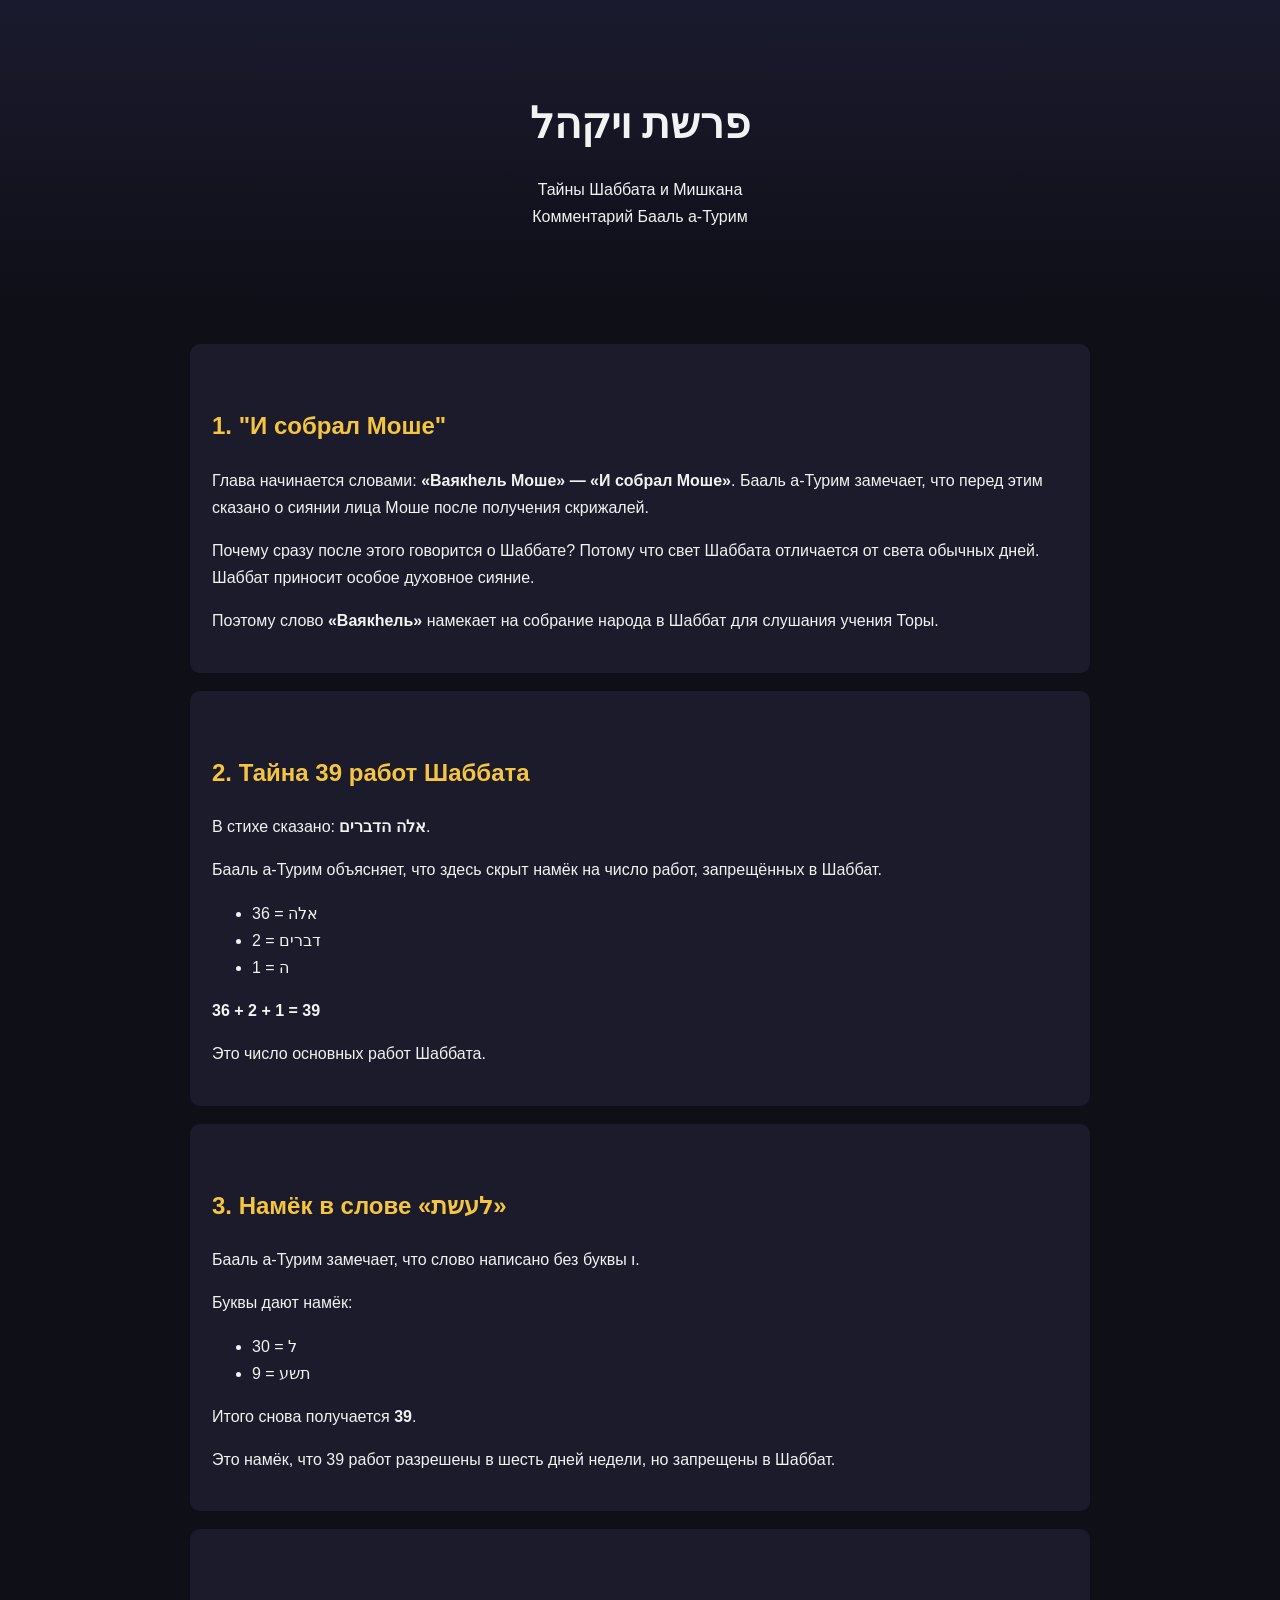
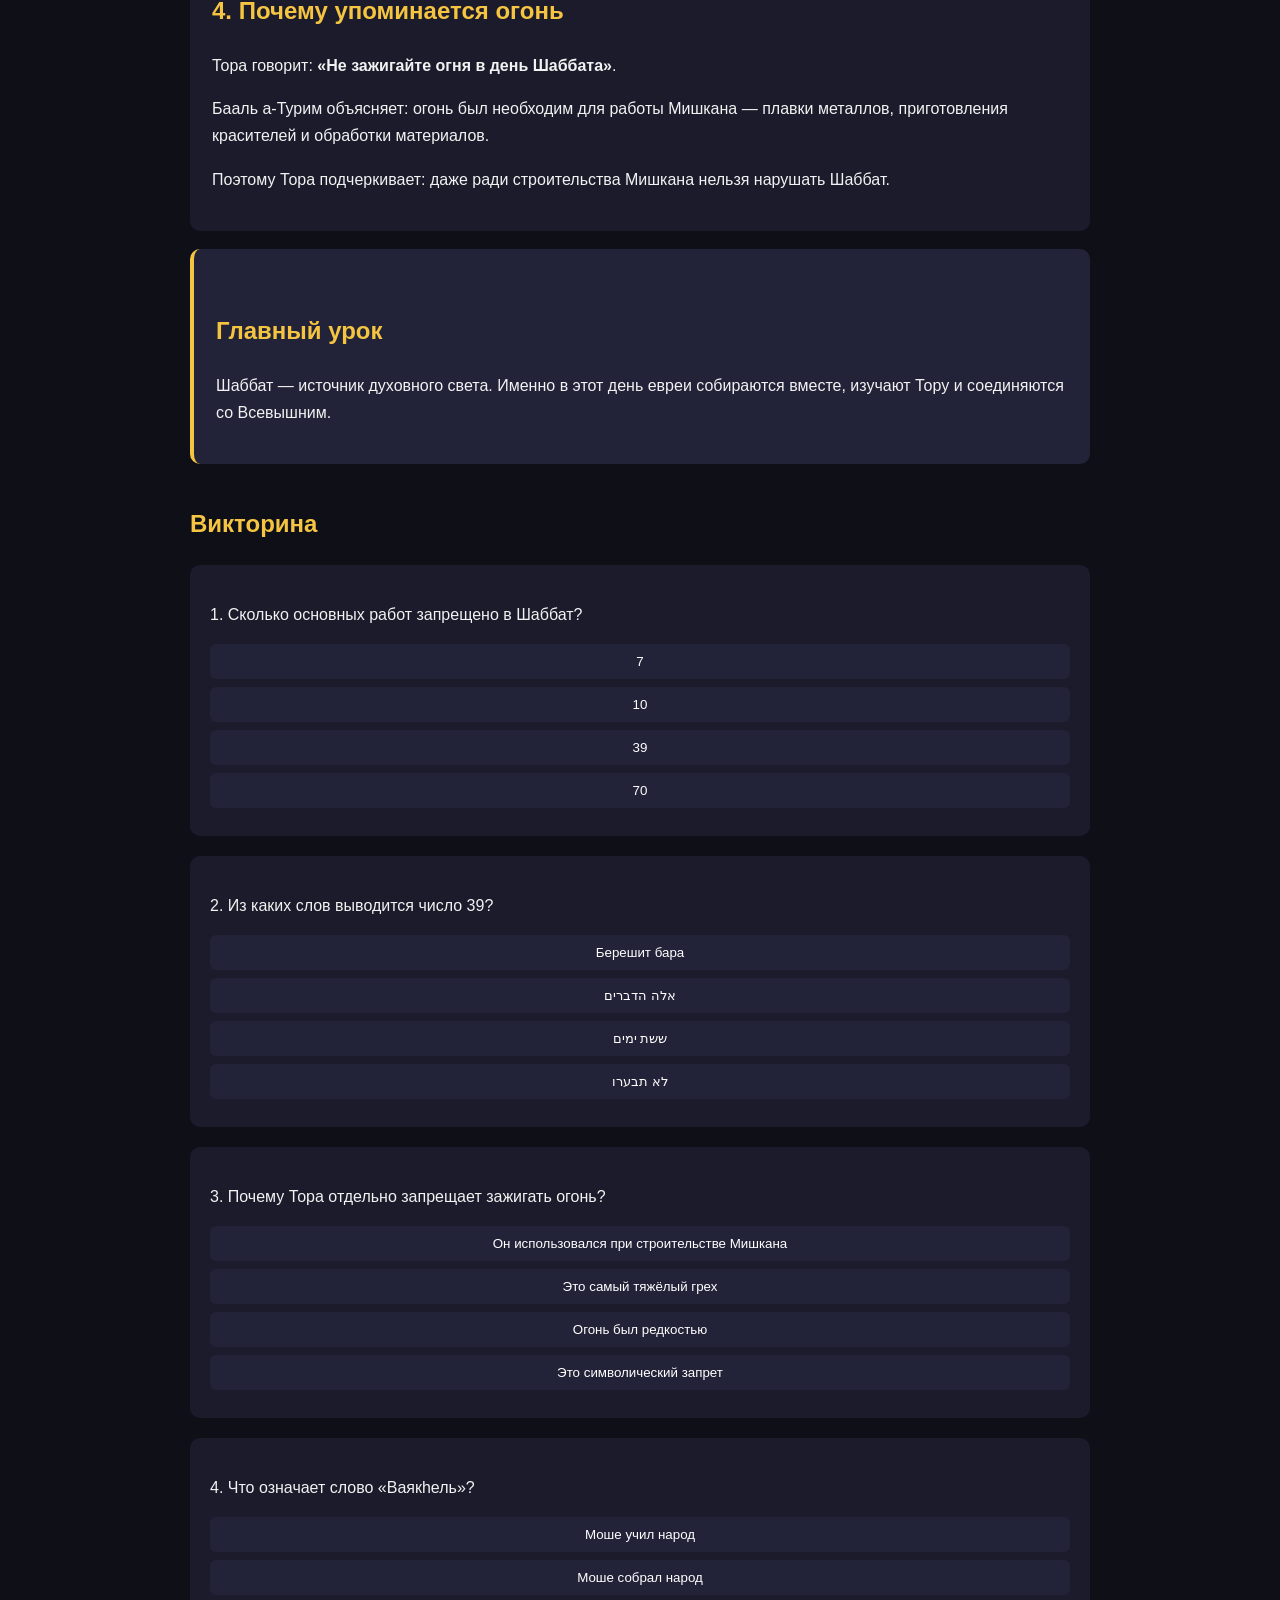
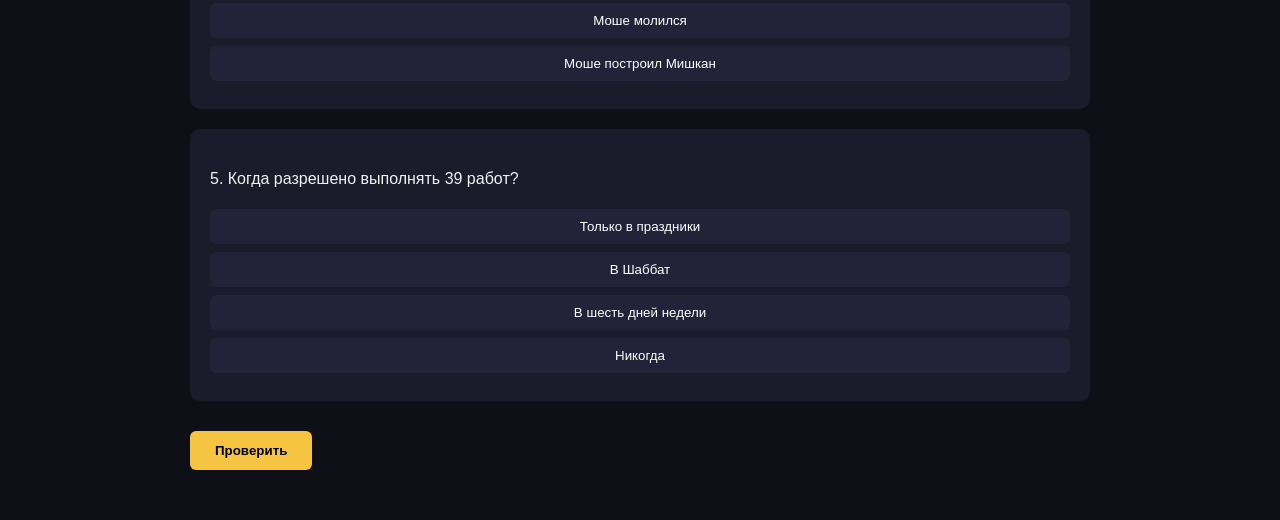
==== chapters/Baalturim/Ru.html @ 5c2d08ff "Update and rename 1 to Ru.html" ====
<!DOCTYPE html>
<html lang="ru">
<head>
<meta charset="UTF-8">
<meta name="viewport" content="width=device-width, initial-scale=1.0">
<title>Ваякhель — Бааль а‑Турим</title>
<style>
body{font-family:Arial,Helvetica,sans-serif;margin:0;background:#0f0f18;color:#f2f2f2;line-height:1.7}
header{padding:60px 20px;text-align:center;background:linear-gradient(180deg,#1a1a2e,#0f0f18)}
h1{font-size:42px;margin-bottom:10px}
h2{color:#f5c542;margin-top:40px}
.container{max-width:900px;margin:auto;padding:20px}
.card{background:#1b1b2b;border-radius:10px;padding:22px;margin:18px 0}
.highlight{border-left:4px solid #f5c542;background:#222238}
.hebrew{font-size:22px;color:#f5c542;text-align:right}
.quiz{margin-top:40px}
.question{background:#1b1b2b;padding:20px;border-radius:10px;margin-bottom:20px}
button.option{display:block;width:100%;margin:8px 0;padding:10px;background:#222238;border:none;color:white;border-radius:6px;cursor:pointer}
button.option:hover{background:#2e2e48}
.correct{background:#2a7c5f !important}
.wrong{background:#7c2a2a !important}
#result{font-size:22px;text-align:center;margin-top:30px;color:#f5c542}
</style>
</head>
<body>
<header>
<h1>פרשת ויקהל</h1>
<p>Тайны Шаббата и Мишкана<br>Комментарий Бааль а‑Турим</p>
</header>

<div class="container">

<div class="card">
<h2>1. "И собрал Моше"</h2>
<p>Глава начинается словами: <b>«Ваякhель Моше» — «И собрал Моше»</b>. Бааль а‑Турим замечает, что перед этим сказано о сиянии лица Моше после получения скрижалей.</p>
<p>Почему сразу после этого говорится о Шаббате? Потому что свет Шаббата отличается от света обычных дней. Шаббат приносит особое духовное сияние.</p>
<p>Поэтому слово <b>«Ваякhель»</b> намекает на собрание народа в Шаббат для слушания учения Торы.</p>
</div>

<div class="card">
<h2>2. Тайна 39 работ Шаббата</h2>
<p>В стихе сказано: <b>אלה הדברים</b>.</p>
<p>Бааль а‑Турим объясняет, что здесь скрыт намёк на число работ, запрещённых в Шаббат.</p>
<ul>
<li>אלה = 36</li>
<li>דברים = 2</li>
<li>ה = 1</li>
</ul>
<p><b>36 + 2 + 1 = 39</b></p>
<p>Это число основных работ Шаббата.</p>
</div>

<div class="card">
<h2>3. Намёк в слове «לעשת»</h2>
<p>Бааль а‑Турим замечает, что слово написано без буквы ו.</p>
<p>Буквы дают намёк:</p>
<ul>
<li>ל = 30</li>
<li>תשע = 9</li>
</ul>
<p>Итого снова получается <b>39</b>.</p>
<p>Это намёк, что 39 работ разрешены в шесть дней недели, но запрещены в Шаббат.</p>
</div>

<div class="card">
<h2>4. Почему упоминается огонь</h2>
<p>Тора говорит: <b>«Не зажигайте огня в день Шаббата»</b>.</p>
<p>Бааль а‑Турим объясняет: огонь был необходим для работы Мишкана — плавки металлов, приготовления красителей и обработки материалов.</p>
<p>Поэтому Тора подчеркивает: даже ради строительства Мишкана нельзя нарушать Шаббат.</p>
</div>

<div class="card highlight">
<h2>Главный урок</h2>
<p>Шаббат — источник духовного света. Именно в этот день евреи собираются вместе, изучают Тору и соединяются со Всевышним.</p>
</div>

<div class="quiz">
<h2>Викторина</h2>

<div class="question" data-correct="2">
<p>1. Сколько основных работ запрещено в Шаббат?</p>
<button class="option">7</button>
<button class="option">10</button>
<button class="option">39</button>
<button class="option">70</button>
</div>

<div class="question" data-correct="1">
<p>2. Из каких слов выводится число 39?</p>
<button class="option">Берешит бара</button>
<button class="option">אלה הדברים</button>
<button class="option">ששת ימים</button>
<button class="option">לא תבערו</button>
</div>

<div class="question" data-correct="0">
<p>3. Почему Тора отдельно запрещает зажигать огонь?</p>
<button class="option">Он использовался при строительстве Мишкана</button>
<button class="option">Это самый тяжёлый грех</button>
<button class="option">Огонь был редкостью</button>
<button class="option">Это символический запрет</button>
</div>

<div class="question" data-correct="1">
<p>4. Что означает слово «Ваякhель»?</p>
<button class="option">Моше учил народ</button>
<button class="option">Моше собрал народ</button>
<button class="option">Моше молился</button>
<button class="option">Моше построил Мишкан</button>
</div>

<div class="question" data-correct="2">
<p>5. Когда разрешено выполнять 39 работ?</p>
<button class="option">Только в праздники</button>
<button class="option">В Шаббат</button>
<button class="option">В шесть дней недели</button>
<button class="option">Никогда</button>
</div>

<button onclick="finishQuiz()" style="padding:12px 25px;margin-top:10px;background:#f5c542;border:none;border-radius:6px;font-weight:bold;cursor:pointer">Проверить</button>

<div id="result"></div>

</div>

</div>

<script>
function finishQuiz(){
let questions=document.querySelectorAll('.question')
let score=0
questions.forEach(q=>{
let correct=q.dataset.correct
let buttons=q.querySelectorAll('button.option')
buttons.forEach((btn,i)=>{
if(btn.classList.contains('selected')){
if(i==correct){
btn.classList.add('correct')
score++
}else{
btn.classList.add('wrong')
}
}
})
})

document.getElementById('result').innerText="Правильных ответов: "+score+" из "+questions.length
}

document.querySelectorAll('.option').forEach(btn=>{
btn.addEventListener('click',()=>{
let parent=btn.parentElement
parent.querySelectorAll('.option').forEach(b=>b.classList.remove('selected'))
btn.classList.add('selected')
})
})
</script>

</body>
</html>
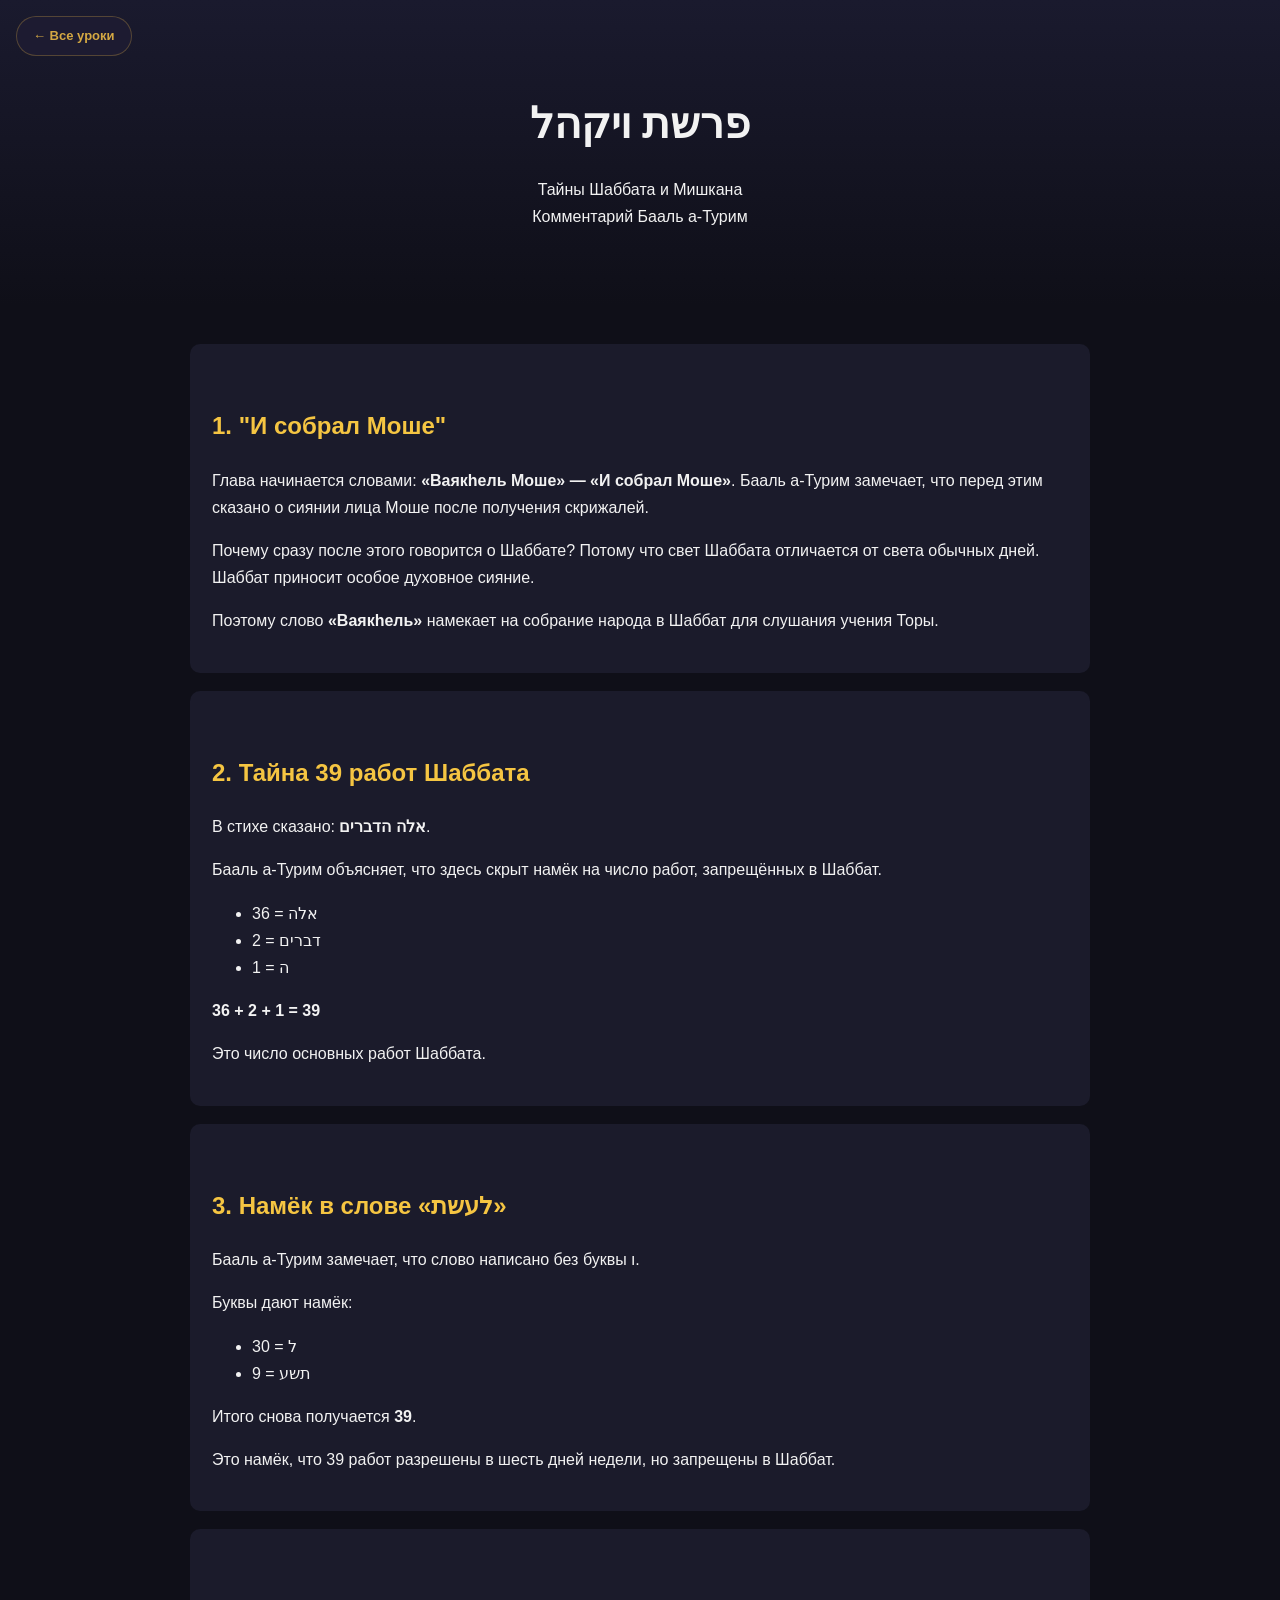
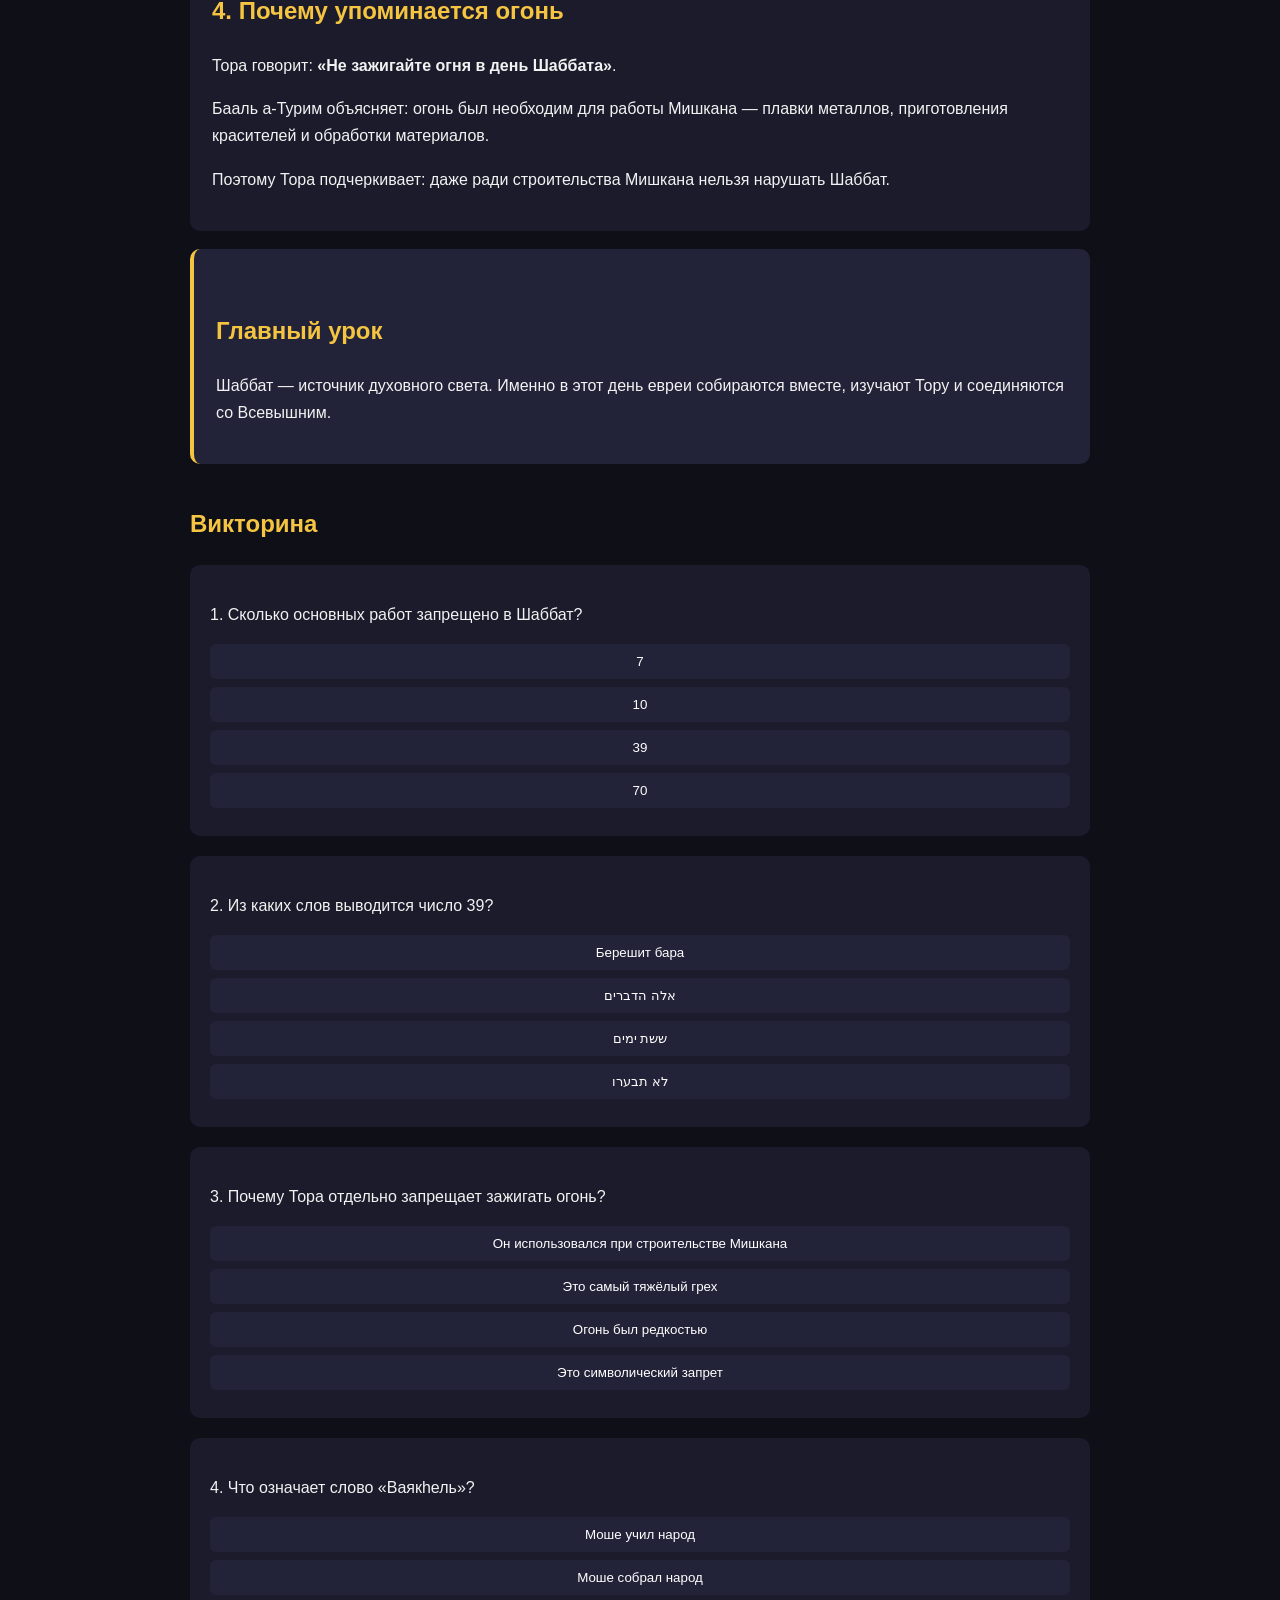
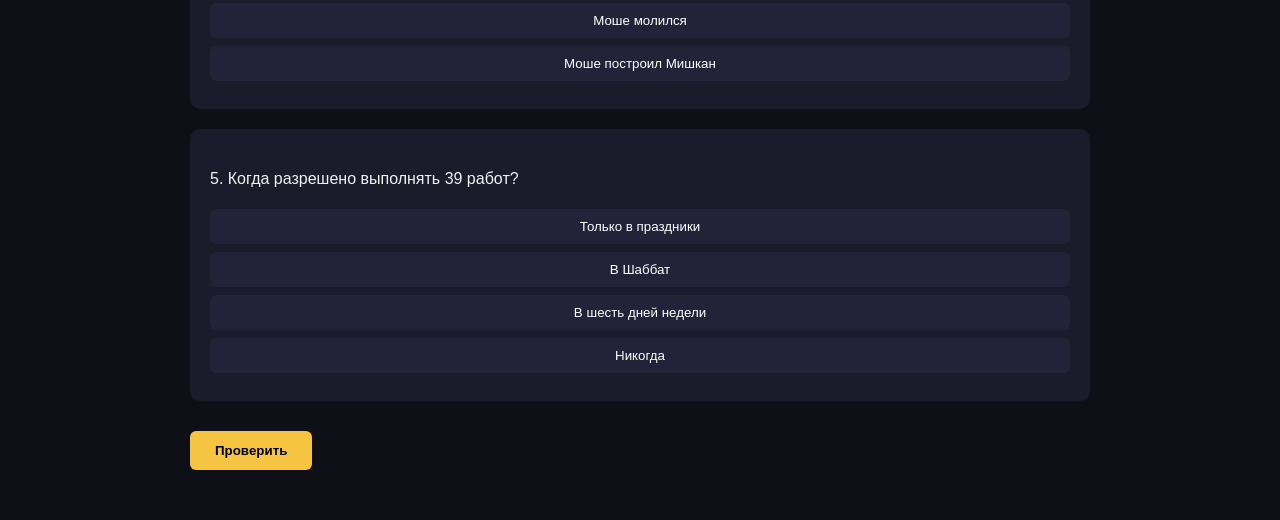
==== commit 875798cb: "Add Бааль Турим lesson card to index and home button to lesson page Co-authored-by: TeacherRG <40150" ====
--- a/chapters/Baalturim/Ru.html
+++ b/chapters/Baalturim/Ru.html
@@ -6,6 +6,8 @@
 <title>Ваякhель — Бааль а‑Турим</title>
 <style>
 body{font-family:Arial,Helvetica,sans-serif;margin:0;background:#0f0f18;color:#f2f2f2;line-height:1.7}
+.home-btn{display:inline-flex;align-items:center;gap:6px;position:fixed;top:16px;left:16px;background:rgba(30,28,50,0.9);border:1px solid rgba(212,168,67,0.3);color:#d4a843;font-size:13px;font-weight:700;padding:8px 16px;border-radius:20px;text-decoration:none;z-index:999;backdrop-filter:blur(6px);transition:all 0.2s}
+.home-btn:hover{background:rgba(212,168,67,0.15);border-color:#d4a843}
 header{padding:60px 20px;text-align:center;background:linear-gradient(180deg,#1a1a2e,#0f0f18)}
 h1{font-size:42px;margin-bottom:10px}
 h2{color:#f5c542;margin-top:40px}
@@ -23,6 +25,7 @@
 </style>
 </head>
 <body>
+<a class="home-btn" href="../../index.html">← Все уроки</a>
 <header>
 <h1>פרשת ויקהל</h1>
 <p>Тайны Шаббата и Мишкана<br>Комментарий Бааль а‑Турим</p>
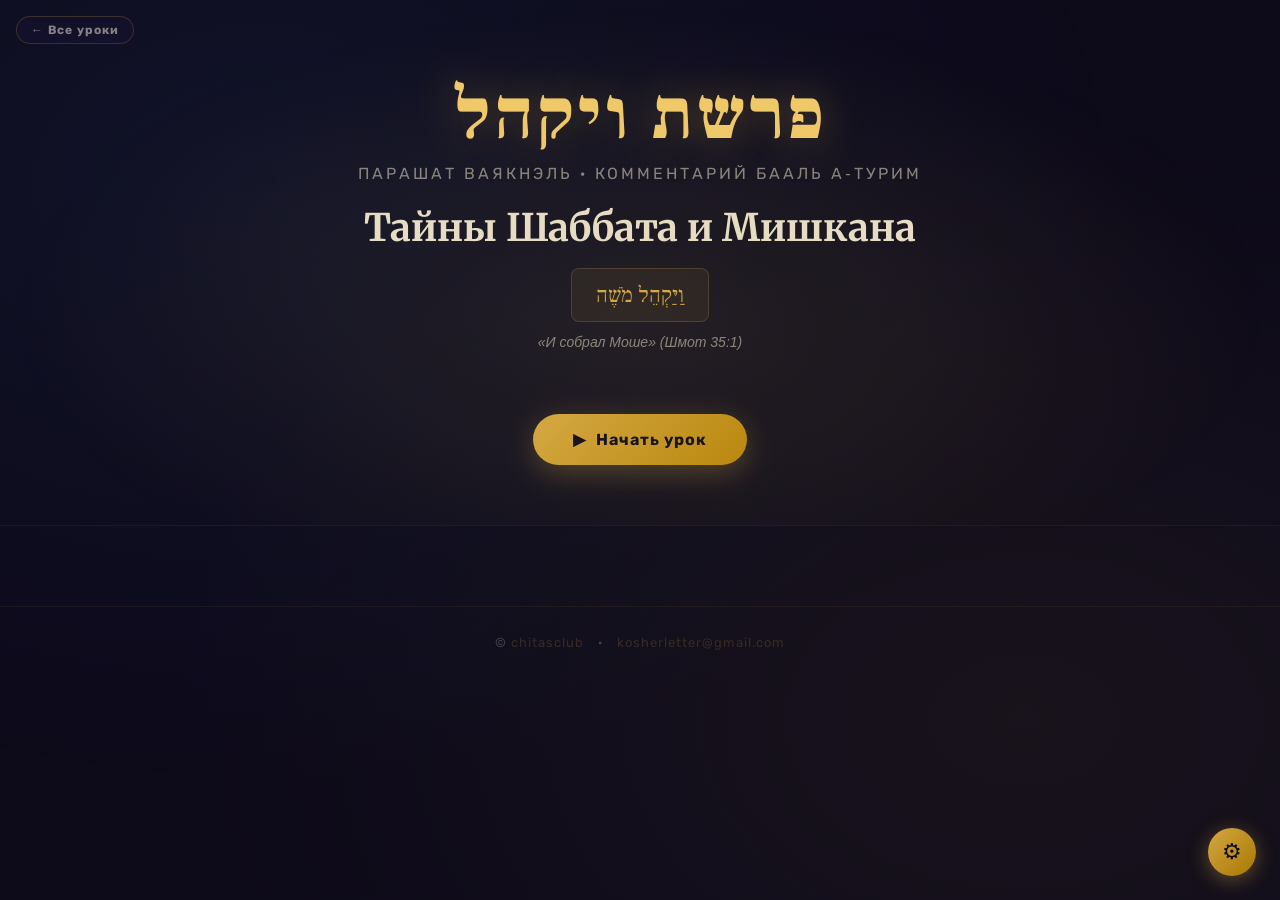
==== commit d4608b98: "Update Baal HaTurim lesson: add sections 5-9, modernize style to match other lessons Co-authored-by:" ====
--- a/chapters/Baalturim/Ru.html
+++ b/chapters/Baalturim/Ru.html
@@ -3,161 +3,1205 @@
 <head>
 <meta charset="UTF-8">
 <meta name="viewport" content="width=device-width, initial-scale=1.0">
-<title>Ваякhель — Бааль а‑Турим</title>
+<title>פרשת ויקהל — Бааль а‑Турим</title>
+<link href="https://fonts.googleapis.com/css2?family=Frank+Ruhl+Libre:wght@400;700;900&family=Merriweather:ital,wght@0,400;0,700;1,400&family=Rubik:wght@400;500;700&display=swap" rel="stylesheet">
+<link rel="stylesheet" href="../../assets/shared.css">
 <style>
-body{font-family:Arial,Helvetica,sans-serif;margin:0;background:#0f0f18;color:#f2f2f2;line-height:1.7}
-.home-btn{display:inline-flex;align-items:center;gap:6px;position:fixed;top:16px;left:16px;background:rgba(30,28,50,0.9);border:1px solid rgba(212,168,67,0.3);color:#d4a843;font-size:13px;font-weight:700;padding:8px 16px;border-radius:20px;text-decoration:none;z-index:999;backdrop-filter:blur(6px);transition:all 0.2s}
-.home-btn:hover{background:rgba(212,168,67,0.15);border-color:#d4a843}
-header{padding:60px 20px;text-align:center;background:linear-gradient(180deg,#1a1a2e,#0f0f18)}
-h1{font-size:42px;margin-bottom:10px}
-h2{color:#f5c542;margin-top:40px}
-.container{max-width:900px;margin:auto;padding:20px}
-.card{background:#1b1b2b;border-radius:10px;padding:22px;margin:18px 0}
-.highlight{border-left:4px solid #f5c542;background:#222238}
-.hebrew{font-size:22px;color:#f5c542;text-align:right}
-.quiz{margin-top:40px}
-.question{background:#1b1b2b;padding:20px;border-radius:10px;margin-bottom:20px}
-button.option{display:block;width:100%;margin:8px 0;padding:10px;background:#222238;border:none;color:white;border-radius:6px;cursor:pointer}
-button.option:hover{background:#2e2e48}
-.correct{background:#2a7c5f !important}
-.wrong{background:#7c2a2a !important}
-#result{font-size:22px;text-align:center;margin-top:30px;color:#f5c542}
+/* (Variables, reset, body are in ../../assets/shared.css) */
+
+/* Progress bar */
+#progressBar {
+  position:fixed; top:0; left:0; height:3px;
+  background: linear-gradient(90deg, var(--gold), var(--blue2));
+  transition: width 0.5s ease;
+  z-index:100;
+  box-shadow: 0 0 10px var(--gold);
+}
+
+/* Home button */
+.home-btn {
+  position:fixed; top:16px; left:16px; z-index:99;
+  font-family:'Rubik',sans-serif; font-size:12px; font-weight:700;
+  padding:6px 14px; border-radius:20px; border:1px solid var(--border);
+  background:var(--bg2); color:var(--text-dim); cursor:pointer;
+  transition:all 0.2s; letter-spacing:1px; text-decoration:none;
+  display:inline-flex; align-items:center; gap:5px;
+}
+.home-btn:hover { background:var(--gold-dim); color:var(--text); }
+
+/* ── HERO ── */
+.hero {
+  position:relative; z-index:1;
+  text-align:center;
+  padding:80px 20px 60px;
+  border-bottom:1px solid var(--border-faint);
+  overflow:hidden;
+}
+.hero::before {
+  content:'';
+  position:absolute; inset:0;
+  background:radial-gradient(ellipse at center 60%, rgba(212,168,67,0.1) 0%, transparent 70%);
+  pointer-events:none;
+}
+.parasha-label {
+  display:inline-block;
+  font-family:'Frank Ruhl Libre',serif;
+  font-size:clamp(36px,8vw,72px);
+  font-weight:900;
+  color:var(--gold2);
+  letter-spacing:4px;
+  text-shadow:0 0 40px rgba(212,168,67,0.4);
+  direction:rtl;
+  line-height:1;
+  margin-bottom:12px;
+}
+.hero-sub {
+  font-size:clamp(13px,2vw,16px);
+  color:var(--text-dim);
+  letter-spacing:3px;
+  text-transform:uppercase;
+  margin-bottom:20px;
+}
+.hero-title {
+  font-family:'Merriweather',serif;
+  font-size:clamp(22px,4vw,38px);
+  font-weight:700;
+  color:var(--text);
+  line-height:1.3;
+  max-width:700px;
+  margin:0 auto 16px;
+}
+.hero-verse {
+  display:inline-block;
+  font-family:'Frank Ruhl Libre',serif;
+  font-size:clamp(16px,2.5vw,22px);
+  color:var(--gold);
+  direction:rtl;
+  padding:12px 24px;
+  border:1px solid var(--border);
+  border-radius:8px;
+  background:var(--gold-faint);
+  margin-bottom:12px;
+}
+.hero-verse-ru {
+  font-size:14px; color:var(--text-dim);
+  font-style:italic; margin-bottom:32px;
+}
+
+/* Section nav dots */
+.nav-dots {
+  display:flex; gap:8px; justify-content:center;
+  margin-bottom:32px; flex-wrap:wrap;
+}
+.nav-dot {
+  width:10px; height:10px; border-radius:50%;
+  background:var(--border);
+  cursor:pointer; transition:all 0.3s;
+  position:relative;
+}
+.nav-dot.active, .nav-dot.done { background:var(--gold); }
+.nav-dot.done::after {
+  content:'✓'; position:absolute; top:-20px; left:50%;
+  transform:translateX(-50%); font-size:10px; color:var(--gold);
+  white-space:nowrap;
+}
+
+/* Start button */
+.start-btn {
+  display:inline-flex; align-items:center; gap:10px;
+  background:linear-gradient(135deg,var(--gold),#b8860b);
+  color:#0d0a1a; font-family:'Rubik',sans-serif;
+  font-size:16px; font-weight:700;
+  padding:16px 40px; border-radius:40px; border:none;
+  cursor:pointer; transition:all 0.3s;
+  box-shadow:0 8px 30px rgba(212,168,67,0.3);
+  letter-spacing:1px;
+}
+.start-btn:hover { transform:translateY(-2px); box-shadow:0 12px 40px rgba(212,168,67,0.4); }
+
+/* ── LESSON CONTAINER ── */
+.lesson-container {
+  max-width:860px; margin:0 auto;
+  padding:0 20px 80px;
+  position:relative; z-index:1;
+}
+.section {
+  display:none; opacity:0;
+  transform:translateY(24px);
+  transition:all 0.5s ease;
+}
+.section.active {
+  display:block; opacity:1; transform:translateY(0);
+}
+
+/* Section header */
+.sec-header {
+  display:flex; align-items:center; gap:16px;
+  margin:48px 0 28px;
+  padding-bottom:16px;
+  border-bottom:1px solid var(--border-faint);
+}
+.sec-num {
+  width:44px; height:44px; border-radius:50%;
+  background:linear-gradient(135deg,var(--gold),#8b6010);
+  display:flex; align-items:center; justify-content:center;
+  font-family:'Rubik',sans-serif; font-weight:700; font-size:18px;
+  color:#0d0a1a; flex-shrink:0;
+}
+.sec-title-wrap {}
+.sec-label {
+  font-size:11px; letter-spacing:3px; color:var(--gold);
+  text-transform:uppercase; margin-bottom:4px;
+}
+.sec-title {
+  font-family:'Merriweather',serif;
+  font-size:clamp(18px,3vw,26px); font-weight:700;
+  color:var(--text); line-height:1.3;
+}
+.sec-heb-sub {
+  font-family:'Frank Ruhl Libre',serif;
+  font-size:clamp(14px,2vw,18px);
+  color:var(--gold);
+  direction:rtl;
+  font-weight:700;
+  margin-top:4px;
+}
+
+/* Content cards */
+.card {
+  background:var(--card);
+  border:1px solid var(--border-faint);
+  border-radius:var(--radius);
+  padding:24px 28px;
+  margin-bottom:20px;
+  position:relative;
+  overflow:hidden;
+}
+.card::before {
+  content:''; position:absolute;
+  top:0; left:0; right:0; height:2px;
+  background:linear-gradient(90deg,transparent,var(--gold),transparent);
+  opacity:0.4;
+}
+.card-accent {
+  border-left:3px solid var(--gold);
+  background:var(--gold-faint);
+}
+.card p {
+  font-size:clamp(15px,2vw,17px);
+  line-height:1.85;
+  color:var(--text);
+  margin-bottom:12px;
+}
+.card p:last-child { margin-bottom:0; }
+.card p em { color:var(--gold2); font-style:normal; font-weight:500; }
+.card p strong { color:var(--gold2); }
+.card ul {
+  margin:10px 0 10px 20px;
+  line-height:1.85;
+}
+.card ul li {
+  font-size:clamp(15px,2vw,17px);
+  color:var(--text);
+  margin-bottom:6px;
+}
+
+/* Hebrew quote */
+.heb-quote {
+  background:rgba(212,168,67,0.08);
+  border:1px solid var(--border);
+  border-radius:10px;
+  padding:20px 24px;
+  margin:20px 0;
+  direction:rtl;
+  text-align:right;
+}
+.heb-quote .heb-text {
+  font-family:'Frank Ruhl Libre',serif;
+  font-size:clamp(16px,2.5vw,20px);
+  color:var(--gold2);
+  line-height:1.9;
+  margin-bottom:10px;
+}
+.heb-quote .heb-src {
+  font-size:12px; color:var(--text-faint);
+  letter-spacing:1px; direction:rtl;
+}
+
+/* Key concept box */
+.key-concept {
+  display:flex; gap:16px; align-items:flex-start;
+  background:var(--blue-dim);
+  border:1px solid rgba(58,123,213,0.25);
+  border-radius:var(--radius);
+  padding:20px 24px;
+  margin:20px 0;
+}
+.key-icon { font-size:28px; flex-shrink:0; margin-top:2px; }
+.key-body .key-title {
+  font-weight:700; color:var(--blue2);
+  font-size:15px; margin-bottom:6px;
+  letter-spacing:0.5px;
+}
+.key-body p {
+  font-size:15px; line-height:1.7;
+  color:var(--text); margin:0;
+}
+
+/* Formula style */
+.formula-block {
+  display:flex; align-items:center;
+  justify-content:center; gap:12px;
+  flex-wrap:wrap;
+  padding:20px;
+  background:linear-gradient(135deg,rgba(212,168,67,0.08),rgba(58,123,213,0.05));
+  border:1px solid var(--border);
+  border-radius:var(--radius);
+  margin:20px 0;
+  font-family:'Merriweather',serif;
+}
+.f-part {
+  padding:8px 18px; border-radius:8px;
+  font-size:clamp(14px,2vw,18px); font-weight:700;
+  text-align:center;
+}
+.f-part small { display:block; font-weight:400; font-size:12px; opacity:0.8; margin-top:4px; }
+.f-eq { font-size:22px; color:var(--gold); }
+.f-result {
+  background:var(--gold);
+  color:#0d0a1a;
+  padding:10px 20px; border-radius:10px;
+  font-size:clamp(14px,2vw,18px); font-weight:700;
+}
+
+/* Navigation buttons */
+.nav-btns {
+  display:flex; justify-content:space-between; align-items:center;
+  margin-top:40px; gap:16px; flex-wrap:wrap;
+}
+.btn-prev, .btn-next {
+  font-family:'Rubik',sans-serif; font-weight:600;
+  padding:12px 28px; border-radius:30px; border:none;
+  cursor:pointer; font-size:15px; transition:all 0.25s;
+  display:flex; align-items:center; gap:8px;
+}
+.btn-prev {
+  background:transparent; color:var(--text-dim);
+  border:1px solid var(--border);
+}
+.btn-prev:hover { background:var(--card); color:var(--text); }
+.btn-next {
+  background:linear-gradient(135deg,var(--gold),#a87800);
+  color:#0d0a1a;
+  box-shadow:0 4px 20px rgba(212,168,67,0.25);
+}
+.btn-next:hover { transform:translateY(-1px); box-shadow:0 8px 28px rgba(212,168,67,0.35); }
+.btn-next:disabled { opacity:0.4; cursor:not-allowed; transform:none; }
+
+/* ── QUIZ ── */
+.quiz-wrap { margin:28px 0; }
+.quiz-q {
+  background:var(--card);
+  border:1px solid var(--border-faint);
+  border-radius:var(--radius);
+  padding:24px 28px;
+  margin-bottom:20px;
+  transition:all 0.3s;
+}
+.quiz-q.answered-correct { border-color:var(--teal); background:rgba(46,196,182,0.07); }
+.quiz-q.answered-wrong { border-color:var(--rose); background:rgba(224,92,122,0.07); }
+.q-num {
+  font-size:11px; letter-spacing:2px; color:var(--text-faint);
+  text-transform:uppercase; margin-bottom:10px;
+}
+.q-text {
+  font-family:'Merriweather',serif;
+  font-size:clamp(15px,2vw,18px);
+  font-weight:700; color:var(--text);
+  line-height:1.5; margin-bottom:18px;
+}
+.q-options { display:flex; flex-direction:column; gap:10px; }
+.q-opt {
+  background:rgba(255,255,255,0.04);
+  border:1.5px solid rgba(255,255,255,0.1);
+  border-radius:10px;
+  padding:12px 18px;
+  cursor:pointer;
+  font-size:15px; color:var(--text);
+  transition:all 0.2s; text-align:left;
+  font-family:'Rubik',sans-serif;
+  display:flex; align-items:center; gap:10px;
+}
+.q-opt:hover:not(:disabled) {
+  border-color:var(--gold); background:var(--gold-faint);
+  transform:translateX(4px);
+}
+.q-opt.correct {
+  border-color:var(--teal); background:rgba(46,196,182,0.12);
+  color:#a0f0e8;
+}
+.q-opt.wrong {
+  border-color:var(--rose); background:rgba(224,92,122,0.12);
+  color:#f0a0b0;
+}
+.q-opt:disabled { cursor:default; transform:none; }
+.q-opt .opt-icon { font-size:18px; flex-shrink:0; }
+.q-feedback {
+  margin-top:14px; padding:12px 16px;
+  border-radius:8px; font-size:14px;
+  line-height:1.6; display:none;
+}
+.q-feedback.show { display:block; }
+.q-feedback.correct-fb { background:rgba(46,196,182,0.1); color:#80e8df; border:1px solid rgba(46,196,182,0.2); }
+.q-feedback.wrong-fb { background:rgba(224,92,122,0.1); color:#f0b0c0; border:1px solid rgba(224,92,122,0.2); }
+
+/* Score */
+.score-bar {
+  display:flex; align-items:center; gap:12px;
+  margin-bottom:24px;
+  background:var(--gold-faint);
+  border:1px solid var(--border);
+  border-radius:10px;
+  padding:12px 20px;
+}
+.score-label { font-size:13px; color:var(--text-dim); }
+.score-val { font-weight:700; color:var(--gold2); font-size:20px; }
+.score-progress {
+  flex:1; height:6px; background:rgba(255,255,255,0.08);
+  border-radius:3px; overflow:hidden;
+}
+.score-fill {
+  height:100%; border-radius:3px;
+  background:linear-gradient(90deg,var(--gold),var(--blue2));
+  transition:width 0.5s ease;
+}
+
+/* ── FINAL RESULT ── */
+.result-screen {
+  display:none;
+  text-align:center; padding:48px 20px;
+}
+.result-screen.show { display:block; }
+.result-star {
+  font-size:72px; margin-bottom:16px;
+  animation:starPop 0.6s cubic-bezier(0.34,1.56,0.64,1) both;
+}
+@keyframes starPop {
+  from { transform:scale(0) rotate(-30deg); opacity:0; }
+  to { transform:scale(1) rotate(0); opacity:1; }
+}
+.result-title {
+  font-family:'Merriweather',serif;
+  font-size:clamp(24px,4vw,36px); font-weight:700;
+  color:var(--gold2); margin-bottom:12px;
+}
+.result-sub {
+  font-size:16px; color:var(--text-dim);
+  max-width:500px; margin:0 auto 32px;
+  line-height:1.6;
+}
+.result-score-big {
+  font-size:64px; font-weight:700;
+  color:var(--gold); font-family:'Rubik',sans-serif;
+  line-height:1; margin-bottom:8px;
+}
+.result-score-label {
+  font-size:14px; color:var(--text-faint); letter-spacing:2px;
+  margin-bottom:36px;
+}
+.restart-btn {
+  background:linear-gradient(135deg,var(--blue),#1a4a90);
+  color:#fff; font-family:'Rubik',sans-serif;
+  font-size:15px; font-weight:600;
+  padding:14px 36px; border-radius:30px; border:none;
+  cursor:pointer; transition:all 0.2s;
+  box-shadow:0 6px 24px rgba(58,123,213,0.3);
+  margin-right:12px;
+}
+.restart-btn:hover { transform:translateY(-2px); }
+.home-result-btn {
+  background:transparent;
+  color:var(--text-dim); font-family:'Rubik',sans-serif;
+  font-size:15px; font-weight:600;
+  padding:14px 36px; border-radius:30px;
+  border:1px solid var(--border);
+  cursor:pointer; transition:all 0.2s;
+  text-decoration:none;
+  display:inline-block;
+}
+.home-result-btn:hover { background:var(--card); color:var(--text); }
+
+/* ── ANIMATIONS ── */
+.fade-in { animation:fadeInUp 0.5s ease both; }
+@keyframes fadeInUp {
+  from { opacity:0; transform:translateY(16px); }
+  to { opacity:1; transform:translateY(0); }
+}
+
+@media(max-width:480px){
+  .card { padding:18px 16px; }
+  .heb-quote { padding:16px 16px; }
+  .nav-btns { justify-content:center; }
+}
+
+/* ── Settings button & panel ── */
+/* ── Footer ── */
+/* (These styles are in ../../assets/shared.css) */
 </style>
 </head>
 <body>
+
+<div id="progressBar" style="width:0%"></div>
+
 <a class="home-btn" href="../../index.html">← Все уроки</a>
-<header>
-<h1>פרשת ויקהל</h1>
-<p>Тайны Шаббата и Мишкана<br>Комментарий Бааль а‑Турим</p>
-</header>
-
-<div class="container">
-
-<div class="card">
-<h2>1. "И собрал Моше"</h2>
-<p>Глава начинается словами: <b>«Ваякhель Моше» — «И собрал Моше»</b>. Бааль а‑Турим замечает, что перед этим сказано о сиянии лица Моше после получения скрижалей.</p>
-<p>Почему сразу после этого говорится о Шаббате? Потому что свет Шаббата отличается от света обычных дней. Шаббат приносит особое духовное сияние.</p>
-<p>Поэтому слово <b>«Ваякhель»</b> намекает на собрание народа в Шаббат для слушания учения Торы.</p>
+
+<!-- HERO -->
+<div class="hero" id="heroSection">
+  <div class="parasha-label">פרשת ויקהל</div>
+  <div class="hero-sub">Парашат Ваякhэль · Комментарий Бааль а‑Турим</div>
+  <div class="hero-title">Тайны Шаббата и Мишкана</div>
+  <div class="hero-verse">וַיַּקְהֵל מֹשֶׁה</div>
+  <div class="hero-verse-ru">«И собрал Моше» (Шмот 35:1)</div>
+  <div class="nav-dots" id="navDots"></div>
+  <button class="start-btn" onclick="startLesson()">
+    <span>▶</span>
+    <span>Начать урок</span>
+  </button>
 </div>
 
-<div class="card">
-<h2>2. Тайна 39 работ Шаббата</h2>
-<p>В стихе сказано: <b>אלה הדברים</b>.</p>
-<p>Бааль а‑Турим объясняет, что здесь скрыт намёк на число работ, запрещённых в Шаббат.</p>
-<ul>
-<li>אלה = 36</li>
-<li>דברים = 2</li>
-<li>ה = 1</li>
-</ul>
-<p><b>36 + 2 + 1 = 39</b></p>
-<p>Это число основных работ Шаббата.</p>
+<!-- LESSON CONTAINER -->
+<div class="lesson-container" id="lessonContainer" style="display:none">
+
+  <!-- SECTION 1 -->
+  <div class="section" id="sec-1">
+    <div class="sec-header">
+      <div class="sec-num">1</div>
+      <div class="sec-title-wrap">
+        <div class="sec-label">Введение</div>
+        <div class="sec-title">«И собрал Моше»</div>
+        <div class="sec-heb-sub">וַיַּקְהֵל מֹשֶׁה</div>
+      </div>
+    </div>
+
+    <div class="card fade-in">
+      <p>Глава начинается словами: <em>«Ваякhэль Моше» — «И собрал Моше»</em>. Бааль а‑Турим замечает, что перед этим сказано о сиянии лица Моше после получения скрижалей.</p>
+      <p>Почему сразу после этого говорится о Шаббате? Потому что свет Шаббата отличается от света обычных дней. Шаббат приносит особое духовное сияние.</p>
+      <p>Поэтому слово <strong>«Ваякhэль»</strong> намекает на собрание народа в Шаббат для слушания учения Торы.</p>
+    </div>
+
+    <div class="heb-quote fade-in">
+      <div class="heb-text">וַיַּקְהֵל מֹשֶׁה אֶת כָּל עֲדַת בְּנֵי יִשְׂרָאֵל</div>
+      <div class="heb-src">— שמות לה:א · Шмот 35:1</div>
+    </div>
+
+    <div class="key-concept fade-in">
+      <div class="key-icon">✨</div>
+      <div class="key-body">
+        <div class="key-title">Главная идея</div>
+        <p>Моше собрал весь народ Израиля <strong style="color:var(--gold2)">именно в Шаббат</strong> — чтобы показать: Шаббат — это особое время для духовного объединения и изучения Торы.</p>
+      </div>
+    </div>
+
+    <div class="nav-btns">
+      <div></div>
+      <button class="btn-next" onclick="nextSection()">Далее →</button>
+    </div>
+  </div>
+
+  <!-- SECTION 2 -->
+  <div class="section" id="sec-2">
+    <div class="sec-header">
+      <div class="sec-num">2</div>
+      <div class="sec-title-wrap">
+        <div class="sec-label">Гематрия</div>
+        <div class="sec-title">Тайна 39 работ Шаббата</div>
+        <div class="sec-heb-sub">סוד ל״ט מלאכות</div>
+      </div>
+    </div>
+
+    <div class="card fade-in">
+      <p>В стихе сказано: <em>אֵלֶּה הַדְּבָרִים</em>.</p>
+      <p>Бааль а‑Турим объясняет, что здесь скрыт намёк на число работ, запрещённых в Шаббат.</p>
+    </div>
+
+    <div class="formula-block fade-in">
+      <div class="f-part" style="background:rgba(212,168,67,0.1);border:1px solid rgba(212,168,67,0.3);color:var(--gold2)">אֵלֶּה<br><small>= 36</small></div>
+      <div class="f-eq">+</div>
+      <div class="f-part" style="background:rgba(91,156,246,0.1);border:1px solid rgba(91,156,246,0.3);color:var(--blue2)">הַ<br><small>= 1</small></div>
+      <div class="f-eq">+</div>
+      <div class="f-part" style="background:rgba(212,168,67,0.1);border:1px solid rgba(212,168,67,0.3);color:var(--gold2)">דְּבָרִים<br><small>= 2</small></div>
+      <div class="f-eq">=</div>
+      <div class="f-result">39 работ</div>
+    </div>
+
+    <div class="card fade-in">
+      <p>Это число основных работ Шаббата. Бааль а‑Турим раскрывает, что сама формулировка стиха является намёком на это число.</p>
+    </div>
+
+    <div class="nav-btns">
+      <button class="btn-prev" onclick="prevSection()">← Назад</button>
+      <button class="btn-next" onclick="nextSection()">Далее →</button>
+    </div>
+  </div>
+
+  <!-- SECTION 3 -->
+  <div class="section" id="sec-3">
+    <div class="sec-header">
+      <div class="sec-num">3</div>
+      <div class="sec-title-wrap">
+        <div class="sec-label">Дефектное написание</div>
+        <div class="sec-title">Намёк в слове «לַעֲשֹׂת»</div>
+        <div class="sec-heb-sub">רמז בכתיב חסר</div>
+      </div>
+    </div>
+
+    <div class="card fade-in">
+      <p>Бааль а‑Турим замечает, что слово <em>לַעֲשֹׂת</em> написано без буквы ו (дефектное написание — כְּתִיב חָסֵר).</p>
+      <p>Буквы дают намёк через гематрию:</p>
+    </div>
+
+    <div class="formula-block fade-in">
+      <div class="f-part" style="background:rgba(212,168,67,0.1);border:1px solid rgba(212,168,67,0.3);color:var(--gold2)">ל<br><small>= 30</small></div>
+      <div class="f-eq">+</div>
+      <div class="f-part" style="background:rgba(91,156,246,0.1);border:1px solid rgba(91,156,246,0.3);color:var(--blue2)">תשע<br><small>= 9</small></div>
+      <div class="f-eq">=</div>
+      <div class="f-result">39</div>
+    </div>
+
+    <div class="card fade-in">
+      <p>Итого снова получается <strong>39</strong>.</p>
+      <p>Это намёк: 39 работ разрешены в шесть дней недели, но запрещены в Шаббат.</p>
+    </div>
+
+    <div class="nav-btns">
+      <button class="btn-prev" onclick="prevSection()">← Назад</button>
+      <button class="btn-next" onclick="nextSection()">Далее →</button>
+    </div>
+  </div>
+
+  <!-- SECTION 4 -->
+  <div class="section" id="sec-4">
+    <div class="sec-header">
+      <div class="sec-num">4</div>
+      <div class="sec-title-wrap">
+        <div class="sec-label">Закон Шаббата</div>
+        <div class="sec-title">Почему упоминается огонь</div>
+        <div class="sec-heb-sub">לֹא תְבַעֲרוּ אֵשׁ</div>
+      </div>
+    </div>
+
+    <div class="heb-quote fade-in">
+      <div class="heb-text">לֹא תְבַעֲרוּ אֵשׁ בְּכֹל מֹשְׁבֹתֵיכֶם בְּיוֹם הַשַּׁבָּת</div>
+      <div class="heb-src">— שמות לה:ג · Шмот 35:3</div>
+    </div>
+
+    <div class="card fade-in">
+      <p>Тора говорит: <em>«Не зажигайте огня в день Шаббата»</em>.</p>
+      <p>Бааль а‑Турим объясняет: огонь был необходим для работы Мишкана — плавки металлов, приготовления красителей и обработки материалов.</p>
+      <p>Поэтому Тора подчёркивает: даже ради строительства Мишкана нельзя нарушать Шаббат.</p>
+    </div>
+
+    <div class="key-concept fade-in">
+      <div class="key-icon">🔥</div>
+      <div class="key-body">
+        <div class="key-title">Принцип: Шаббат выше Мишкана</div>
+        <p>Строительство Мишкана — великая заповедь. Но Шаббат стоит выше неё. Никакая цель, даже самая святая, не отменяет Шаббат.</p>
+      </div>
+    </div>
+
+    <div class="nav-btns">
+      <button class="btn-prev" onclick="prevSection()">← Назад</button>
+      <button class="btn-next" onclick="nextSection()">Далее →</button>
+    </div>
+  </div>
+
+  <!-- SECTION 5 -->
+  <div class="section" id="sec-5">
+    <div class="sec-header">
+      <div class="sec-num">5</div>
+      <div class="sec-title-wrap">
+        <div class="sec-label">Намёк в буквах</div>
+        <div class="sec-title">Тайна слова «Шаббат»</div>
+        <div class="sec-heb-sub">סוד המילה שַׁבָּת</div>
+      </div>
+    </div>
+
+    <div class="card fade-in">
+      <p>Бааль а‑Турим пишет удивительный намёк. В словах:</p>
+    </div>
+
+    <div class="heb-quote fade-in">
+      <div class="heb-text">הַשַּׁבָּת וַיֹּאמֶר</div>
+      <div class="heb-src">— שמות לה:א · Шмот 35:1</div>
+    </div>
+
+    <div class="card fade-in">
+      <p>Начальные и конечные буквы этих слов образуют слово:</p>
+    </div>
+
+    <div class="formula-block fade-in">
+      <div class="f-part" style="background:rgba(212,168,67,0.1);border:1px solid rgba(212,168,67,0.3);color:var(--gold2)">הַשַּׁבָּ<strong>ת</strong><br><small>ה + ת</small></div>
+      <div class="f-eq">+</div>
+      <div class="f-part" style="background:rgba(91,156,246,0.1);border:1px solid rgba(91,156,246,0.3);color:var(--blue2)">וַיֹּאמֶ<strong>ר</strong><br><small>ו + ר</small></div>
+      <div class="f-eq">→</div>
+      <div class="f-result">תּוֹרָה</div>
+    </div>
+
+    <div class="card card-accent fade-in">
+      <p>Это намёк: <strong>Шаббат — главное время изучения Торы</strong>.</p>
+      <p>Потому что человек свободен от работы и может посвятить себя учению.</p>
+    </div>
+
+    <div class="key-concept fade-in" style="background:rgba(212,168,67,0.08);border-color:rgba(212,168,67,0.3)">
+      <div class="key-icon">📖</div>
+      <div class="key-body">
+        <div class="key-title" style="color:var(--gold2)">Шаббат и Тора — одно целое</div>
+        <p>Буквы самого стиха о Шаббате содержат слово «Тора». Это указывает: <strong style="color:var(--gold2)">Шаббат и изучение Торы неразрывно связаны</strong>.</p>
+      </div>
+    </div>
+
+    <div class="nav-btns">
+      <button class="btn-prev" onclick="prevSection()">← Назад</button>
+      <button class="btn-next" onclick="nextSection()">Далее →</button>
+    </div>
+  </div>
+
+  <!-- SECTION 6 -->
+  <div class="section" id="sec-6">
+    <div class="sec-header">
+      <div class="sec-num">6</div>
+      <div class="sec-title-wrap">
+        <div class="sec-label">Пожертвования</div>
+        <div class="sec-title">Почему сказано «она принесёт»</div>
+        <div class="sec-heb-sub">יְבִיאֶהָ — женская форма глагола</div>
+      </div>
+    </div>
+
+    <div class="heb-quote fade-in">
+      <div class="heb-text">יְבִיאֶהָ אֵת תְּרוּמַת ה׳</div>
+      <div class="heb-src">— שמות לה:ה · Шмот 35:5</div>
+    </div>
+
+    <div class="card fade-in">
+      <p>Тора говорит: <em>יְבִיאֶהָ אֵת תְּרוּמַת ה'</em> — используя глагол в женской форме.</p>
+      <p>Почему именно женская форма? Бааль а‑Турим объясняет: пожертвования включали украшения женщин:</p>
+    </div>
+
+    <div class="card fade-in">
+      <ul>
+        <li>серьги</li>
+        <li>кольца</li>
+        <li>браслеты</li>
+      </ul>
+    </div>
+
+    <div class="card card-accent fade-in">
+      <p>Поэтому Тора подчёркивает: <strong>муж не должен жертвовать украшения жены без её согласия</strong>.</p>
+      <p>Они должны быть принесены по её собственной воле.</p>
+    </div>
+
+    <div class="key-concept fade-in">
+      <div class="key-icon">💍</div>
+      <div class="key-body">
+        <div class="key-title">Урок о согласии</div>
+        <p>Даже ради такого великого дела, как строительство Мишкана, муж не имеет права распоряжаться украшениями жены без её ведома и согласия.</p>
+      </div>
+    </div>
+
+    <div class="nav-btns">
+      <button class="btn-prev" onclick="prevSection()">← Назад</button>
+      <button class="btn-next" onclick="nextSection()">Далее →</button>
+    </div>
+  </div>
+
+  <!-- SECTION 7 -->
+  <div class="section" id="sec-7">
+    <div class="sec-header">
+      <div class="sec-num">7</div>
+      <div class="sec-title-wrap">
+        <div class="sec-label">Единство семьи</div>
+        <div class="sec-title">Муж и жена строят Мишкан вместе</div>
+        <div class="sec-heb-sub">אִישׁ וְאִשָּׁה — שׁוּתָּפִים בַּמִּשְׁכָּן</div>
+      </div>
+    </div>
+
+    <div class="heb-quote fade-in">
+      <div class="heb-text">וַיָּבֹאוּ הָאֲנָשִׁים עַל הַנָּשִׁים</div>
+      <div class="heb-src">— שמות לה:כב · Шмот 35:22</div>
+    </div>
+
+    <div class="card fade-in">
+      <p>В стихе сказано: <em>«И пришли мужчины вместе с женщинами»</em>.</p>
+      <p>Бааль а‑Турим говорит: гематрия намекает на то, что муж и жена приходят вместе.</p>
+    </div>
+
+    <div class="card card-accent fade-in">
+      <p>Это показывает: <strong>строительство Мишкана было общим делом семьи</strong>.</p>
+      <p>Муж и жена приносили пожертвования совместно, как единое целое.</p>
+    </div>
+
+    <div class="key-concept fade-in" style="background:rgba(212,168,67,0.08);border-color:rgba(212,168,67,0.3)">
+      <div class="key-icon">👫</div>
+      <div class="key-body">
+        <div class="key-title" style="color:var(--gold2)">Мишкан — дело всей семьи</div>
+        <p>Святилище строится не отдельным человеком, а <strong style="color:var(--gold2)">всей общиной и каждой семьёй вместе</strong>. Муж и жена как партнёры — это основа Мишкана.</p>
+      </div>
+    </div>
+
+    <div class="nav-btns">
+      <button class="btn-prev" onclick="prevSection()">← Назад</button>
+      <button class="btn-next" onclick="nextSection()">Далее →</button>
+    </div>
+  </div>
+
+  <!-- SECTION 8 -->
+  <div class="section" id="sec-8">
+    <div class="sec-header">
+      <div class="sec-num">8</div>
+      <div class="sec-title-wrap">
+        <div class="sec-label">Роль женщин</div>
+        <div class="sec-title">Мудрость женщин</div>
+        <div class="sec-heb-sub">חָכְמַת הַנָּשִׁים</div>
+      </div>
+    </div>
+
+    <div class="heb-quote fade-in">
+      <div class="heb-text">וְכָל אִשָּׁה חַכְמַת לֵב בְּיָדֶיהָ טָווּ</div>
+      <div class="heb-src">— שמות לה:כה · Шмот 35:25</div>
+    </div>
+
+    <div class="card fade-in">
+      <p>Тора говорит: <em>«И каждая мудрая женщина пряла своими руками»</em>.</p>
+      <p>Бааль а‑Турим сравнивает три стиха Писания со словами <em>«все женщины»</em>.</p>
+    </div>
+
+    <div class="card fade-in">
+      <p>Иногда женщины в Торе упоминаются:</p>
+      <ul>
+        <li>как участницы идолопоклонства</li>
+        <li>как часть военной добычи</li>
+      </ul>
+      <p>Но <strong>здесь</strong> они представлены как источник мудрости.</p>
+    </div>
+
+    <div class="heb-quote fade-in">
+      <div class="heb-text">וְהַחָכְמָה תְּחַיֶּה בְעָלֶיהָ</div>
+      <div class="heb-src">— קהלת ז:יב · Коэлет 7:12</div>
+    </div>
+
+    <div class="card card-accent fade-in">
+      <p>Как сказано: <em>«Мудрость оживляет своего обладателя»</em>.</p>
+      <p>Именно мудрость женщин стала основой для создания Мишкана — священного жилища для Всевышнего.</p>
+    </div>
+
+    <div class="nav-btns">
+      <button class="btn-prev" onclick="prevSection()">← Назад</button>
+      <button class="btn-next" onclick="nextSection()">Далее →</button>
+    </div>
+  </div>
+
+  <!-- SECTION 9 -->
+  <div class="section" id="sec-9">
+    <div class="sec-header">
+      <div class="sec-num">9</div>
+      <div class="sec-title-wrap">
+        <div class="sec-label">Ошибка вождей</div>
+        <div class="sec-title">Ошибка князей Израиля</div>
+        <div class="sec-heb-sub">טָעוּת הַנְּשִׂיאִים</div>
+      </div>
+    </div>
+
+    <div class="heb-quote fade-in">
+      <div class="heb-text">וְהַנְּשִׂאִם הֵבִיאוּ אֵת אַבְנֵי הַשֹּׁהַם</div>
+      <div class="heb-src">— שמות לה:כז · Шмот 35:27</div>
+    </div>
+
+    <div class="card fade-in">
+      <p>Слово <em>וְהַנְּשִׂאִם</em> написано <strong>без буквы י</strong> (дефектное написание).</p>
+      <p>Бааль а‑Турим объясняет: князья Израиля задержались с пожертвованиями.</p>
+    </div>
+
+    <div class="card fade-in">
+      <p>Они сказали:</p>
+      <ul>
+        <li>«Пусть народ принесёт сначала,</li>
+        <li>а мы принесём недостающее».</li>
+      </ul>
+      <p>Но народ принёс всё сразу — не оставив ничего недостающего.</p>
+    </div>
+
+    <div class="card card-accent fade-in">
+      <p>Поэтому буква י была убрана из слова — <strong>как намёк на их промедление</strong>.</p>
+      <p>Урок: в служении Всевышнему не следует откладывать. Тот, кто промедлил — упустил своё место.</p>
+    </div>
+
+    <div class="key-concept fade-in">
+      <div class="key-icon">⏳</div>
+      <div class="key-body">
+        <div class="key-title">Не откладывай добрые дела</div>
+        <p>Промедление в исполнении доброго дела может привести к тому, что возможность будет упущена. <strong style="color:var(--gold2)">Торопись делать добро — не медли.</strong></p>
+      </div>
+    </div>
+
+    <div class="nav-btns">
+      <button class="btn-prev" onclick="prevSection()">← Назад</button>
+      <button class="btn-next" onclick="nextSection()">Далее →</button>
+    </div>
+  </div>
+
+  <!-- SECTION 10: MAIN LESSON -->
+  <div class="section" id="sec-10">
+    <div class="sec-header">
+      <div class="sec-num">✦</div>
+      <div class="sec-title-wrap">
+        <div class="sec-label">Итог урока</div>
+        <div class="sec-title">Главный урок</div>
+      </div>
+    </div>
+
+    <div class="card card-accent fade-in">
+      <p>Шаббат — источник духовного света. Именно в этот день евреи собираются вместе, изучают Тору и соединяются со Всевышним.</p>
+      <p>Как намекают буквы самого стиха: <strong>הַשַּׁבָּת וַיֹּאמֶר → תּוֹרָה</strong> — Шаббат указывает на Тору.</p>
+    </div>
+
+    <div class="key-concept fade-in" style="background:rgba(212,168,67,0.08);border-color:rgba(212,168,67,0.3)">
+      <div class="key-icon">🕍</div>
+      <div class="key-body">
+        <div class="key-title" style="color:var(--gold2)">Строительство Мишкана — общее дело</div>
+        <p>Мишкан строился всем Израилем: мужчинами и женщинами, вождями и простым народом. Каждый вносил свою часть. <strong style="color:var(--gold2)">Не медли — твой вклад незаменим.</strong></p>
+      </div>
+    </div>
+
+    <div class="nav-btns">
+      <button class="btn-prev" onclick="prevSection()">← Назад</button>
+      <button class="btn-next" onclick="nextSection()">К викторине →</button>
+    </div>
+  </div>
+
+  <!-- SECTION 11: QUIZ -->
+  <div class="section" id="sec-11">
+    <div class="sec-header">
+      <div class="sec-num">✦</div>
+      <div class="sec-title-wrap">
+        <div class="sec-label">Мини-Викторина</div>
+        <div class="sec-title">Проверь себя</div>
+      </div>
+    </div>
+
+    <div class="score-bar fade-in">
+      <span class="score-label">Правильных ответов:</span>
+      <span class="score-val" id="scoreVal">0 / 7</span>
+      <div class="score-progress"><div class="score-fill" id="scoreFill" style="width:0%"></div></div>
+    </div>
+
+    <div class="quiz-wrap" id="quizWrap"></div>
+
+    <div class="nav-btns">
+      <button class="btn-prev" onclick="prevSection()">← Назад</button>
+      <button class="btn-next" id="finishBtn" onclick="showResult()" disabled>
+        Завершить урок 🎓
+      </button>
+    </div>
+  </div>
+
 </div>
 
-<div class="card">
-<h2>3. Намёк в слове «לעשת»</h2>
-<p>Бааль а‑Турим замечает, что слово написано без буквы ו.</p>
-<p>Буквы дают намёк:</p>
-<ul>
-<li>ל = 30</li>
-<li>תשע = 9</li>
-</ul>
-<p>Итого снова получается <b>39</b>.</p>
-<p>Это намёк, что 39 работ разрешены в шесть дней недели, но запрещены в Шаббат.</p>
+<!-- RESULT -->
+<div class="lesson-container">
+  <div class="result-screen" id="resultScreen">
+    <div class="result-star" id="resultStar">⭐</div>
+    <div class="result-title" id="result-title">Урок завершён!</div>
+    <div class="result-score-big" id="resultScoreBig">0</div>
+    <div class="result-score-label" id="result-score-label">из 7 правильных</div>
+    <div class="result-sub" id="result-sub">Молодец! Ты познакомился с тайнами Бааль а‑Турима.</div>
+    <div style="display:flex;justify-content:center;gap:12px;flex-wrap:wrap">
+      <button class="restart-btn" onclick="restartLesson()">↺ Начать снова</button>
+      <a class="home-result-btn" href="../../index.html">← Все уроки</a>
+    </div>
+  </div>
 </div>
 
-<div class="card">
-<h2>4. Почему упоминается огонь</h2>
-<p>Тора говорит: <b>«Не зажигайте огня в день Шаббата»</b>.</p>
-<p>Бааль а‑Турим объясняет: огонь был необходим для работы Мишкана — плавки металлов, приготовления красителей и обработки материалов.</p>
-<p>Поэтому Тора подчеркивает: даже ради строительства Мишкана нельзя нарушать Шаббат.</p>
+<script>
+// ─── QUIZ DATA ───
+const quizData = [
+  {
+    q: 'Сколько основных работ запрещено в Шаббат?',
+    opts: ['7', '10', '39', '70'],
+    correct: 2,
+    fb_ok: '✓ Верно! Бааль а‑Турим выводит число 39 из слов «אֵלֶּה הַדְּבָרִים»: 36 + 1 + 2 = 39.',
+    fb_no: '✗ Неверно. Число запрещённых работ — 39. Бааль а‑Турим выводит его из слов «אֵלֶּה הַדְּבָרִים».'
+  },
+  {
+    q: 'Из каких слов Бааль а‑Турим выводит число 39 работ?',
+    opts: ['Берешит бара', 'אֵלֶּה הַדְּבָרִים', 'ששת ימים', 'לא תבערו'],
+    correct: 1,
+    fb_ok: '✓ Правильно! Из слов «אֵלֶּה הַדְּבָרִים»: אֵלֶּה = 36, הַ = 1, דְּבָרִים = 2, итого 39.',
+    fb_no: '✗ Неверно. Намёк на число 39 содержится в словах «אֵלֶּה הַדְּבָרִים».'
+  },
+  {
+    q: 'Почему Тора отдельно запрещает зажигать огонь в Шаббат?',
+    opts: [
+      'Он использовался при строительстве Мишкана',
+      'Это самый тяжёлый грех',
+      'Огонь был редкостью',
+      'Это символический запрет'
+    ],
+    correct: 0,
+    fb_ok: '✓ Верно! Огонь нужен был для плавки металлов при строительстве Мишкана. Тора подчёркивает: даже ради Мишкана нельзя нарушать Шаббат.',
+    fb_no: '✗ Неверно. Огонь использовался при строительстве Мишкана, поэтому Тора особо подчёркивает его запрет в Шаббат.'
+  },
+  {
+    q: 'Какое слово образуют начальные и конечные буквы слов «הַשַּׁבָּת וַיֹּאמֶר»?',
+    opts: ['שָׁלוֹם', 'תּוֹרָה', 'מִשְׁכָּן', 'שַׁבָּת'],
+    correct: 1,
+    fb_ok: '✓ Правильно! Из четырёх букв — ה, ת, ו, ר — складывается «תּוֹרָה». Это намёк: Шаббат — главное время изучения Торы.',
+    fb_no: '✗ Неверно. Начальные и конечные буквы этих слов образуют «תּוֹרָה» — Тора.'
+  },
+  {
+    q: 'Почему Тора использует женскую форму глагола в стихе «יְבִיאֶהָ אֵת תְּרוּמַת ה\'»?',
+    opts: [
+      'Потому что говорится только о женских пожертвованиях',
+      'Потому что пожертвования включали женские украшения, которыми муж не вправе распоряжаться без согласия жены',
+      'Потому что женщины жертвовали больше, чем мужчины',
+      'Это грамматическая особенность текста без смыслового значения'
+    ],
+    correct: 1,
+    fb_ok: '✓ Верно! Бааль а‑Турим объясняет: среди пожертвований были женские украшения, и муж не может отдавать их без согласия жены.',
+    fb_no: '✗ Неверно. Женская форма намекает: украшения принадлежат женщинам, и их согласие обязательно для пожертвования.'
+  },
+  {
+    q: 'Что означает отсутствие буквы י в слове «וְהַנְּשִׂאִם»?',
+    opts: [
+      'Это просто вариант написания без особого смысла',
+      'Намёк на то, что их было мало',
+      'Намёк на промедление князей с пожертвованиями',
+      'Намёк на их особую святость'
+    ],
+    correct: 2,
+    fb_ok: '✓ Правильно! Бааль а‑Турим объясняет: буква убрана как намёк на промедление князей. Они ждали, пока народ принесёт сначала — но народ принёс всё сразу.',
+    fb_no: '✗ Неверно. Отсутствие буквы י — намёк на промедление князей, которые решили ждать остатков после народа.'
+  },
+  {
+    q: 'Что произошло, когда князья решили подождать с пожертвованиями?',
+    opts: [
+      'Народ подождал их и они принесли вместе',
+      'Народ принёс всё сразу, не оставив ничего для князей',
+      'Всевышний принял их пожертвования первыми',
+      'Моше похвалил их мудрость'
+    ],
+    correct: 1,
+    fb_ok: '✓ Верно! Народ Израиля принёс всё необходимое сразу — не оставив ничего недостающего. Промедление князей привело к упущенной возможности.',
+    fb_no: '✗ Неверно. Народ принёс всё сразу, и для князей не осталось ничего — их промедление стало уроком для будущих поколений.'
+  }
+];
+
+// ─── STATE ───
+let currentSection = 0;
+let score = 0;
+let answered = 0;
+let quizInitialized = false;
+
+const SECTION_ORDER = [1, 2, 3, 4, 5, 6, 7, 8, 9, 10, 11];
+
+// ─── NAVIGATION ───
+function startLesson() {
+  document.getElementById('heroSection').style.display = 'none';
+  document.getElementById('lessonContainer').style.display = 'block';
+  goToSection(1);
+  buildNavDots();
+}
+
+function goToSection(n) {
+  document.querySelectorAll('.section').forEach(s => s.classList.remove('active'));
+  const sec = document.getElementById('sec-' + n);
+  if (sec) {
+    setTimeout(() => sec.classList.add('active'), 50);
+  }
+  currentSection = n;
+  updateProgress();
+  updateNavDots();
+  window.scrollTo({top: 0, behavior: 'smooth'});
+
+  if (n === 11 && !quizInitialized) {
+    buildQuiz();
+    quizInitialized = true;
+  }
+}
+
+function nextSection() {
+  const idx = SECTION_ORDER.indexOf(currentSection);
+  if (idx < SECTION_ORDER.length - 1) goToSection(SECTION_ORDER[idx + 1]);
+}
+function prevSection() {
+  const idx = SECTION_ORDER.indexOf(currentSection);
+  if (idx > 0) goToSection(SECTION_ORDER[idx - 1]);
+}
+
+function updateProgress() {
+  const idx = SECTION_ORDER.indexOf(currentSection);
+  const pct = ((idx + 1) / SECTION_ORDER.length) * 100;
+  document.getElementById('progressBar').style.width = pct + '%';
+}
+
+function buildNavDots() {
+  const wrap = document.getElementById('navDots');
+  wrap.innerHTML = '';
+  for (let i = 1; i <= SECTION_ORDER.length; i++) {
+    const d = document.createElement('div');
+    d.className = 'nav-dot';
+    d.title = 'Раздел ' + i;
+    const secNum = SECTION_ORDER[i - 1];
+    d.onclick = () => goToSection(secNum);
+    wrap.appendChild(d);
+  }
+}
+
+function updateNavDots() {
+  const dots = document.querySelectorAll('.nav-dot');
+  const idx = SECTION_ORDER.indexOf(currentSection);
+  dots.forEach((d, i) => {
+    d.classList.remove('active', 'done');
+    if (i === idx) d.classList.add('active');
+    else if (i < idx) d.classList.add('done');
+  });
+}
+
+// ─── QUIZ ───
+function buildQuiz() {
+  score = 0; answered = 0;
+  const wrap = document.getElementById('quizWrap');
+  wrap.innerHTML = '';
+  document.getElementById('scoreVal').textContent = '0 / ' + quizData.length;
+  document.getElementById('scoreFill').style.width = '0%';
+  document.getElementById('finishBtn').disabled = true;
+
+  const labels = ['А', 'Б', 'В', 'Г'];
+
+  quizData.forEach((q, qi) => {
+    const card = document.createElement('div');
+    card.className = 'quiz-q fade-in';
+    card.id = 'qq-' + qi;
+    card.style.animationDelay = (qi * 0.1) + 's';
+
+    card.innerHTML = `
+      <div class="q-num">Вопрос ${qi + 1} / ${quizData.length}</div>
+      <div class="q-text">${q.q}</div>
+      <div class="q-options">
+        ${q.opts.map((o, oi) => `
+          <button class="q-opt" onclick="answerQ(${qi},${oi})" id="opt-${qi}-${oi}">
+            <span class="opt-icon">${labels[oi]}</span>
+            <span>${o}</span>
+          </button>
+        `).join('')}
+      </div>
+      <div class="q-feedback" id="fb-${qi}"></div>
+    `;
+    wrap.appendChild(card);
+  });
+}
+
+function answerQ(qi, oi) {
+  const q = quizData[qi];
+  const card = document.getElementById('qq-' + qi);
+  const fb = document.getElementById('fb-' + qi);
+  const opts = card.querySelectorAll('.q-opt');
+
+  opts.forEach(o => o.disabled = true);
+
+  const correct = q.correct === oi;
+  opts[q.correct].classList.add('correct');
+  opts[q.correct].querySelector('.opt-icon').textContent = '✓';
+
+  if (!correct) {
+    opts[oi].classList.add('wrong');
+    opts[oi].querySelector('.opt-icon').textContent = '✗';
+  }
+
+  card.classList.add(correct ? 'answered-correct' : 'answered-wrong');
+  fb.textContent = correct ? q.fb_ok : q.fb_no;
+  fb.className = 'q-feedback show ' + (correct ? 'correct-fb' : 'wrong-fb');
+
+  if (correct) score++;
+  answered++;
+
+  document.getElementById('scoreVal').textContent = score + ' / ' + quizData.length;
+  document.getElementById('scoreFill').style.width = (score / quizData.length * 100) + '%';
+
+  if (answered === quizData.length) {
+    document.getElementById('finishBtn').disabled = false;
+    document.getElementById('finishBtn').style.animation = 'starPop 0.4s ease';
+  }
+}
+
+function showResult() {
+  document.querySelectorAll('.section').forEach(s => s.classList.remove('active'));
+  const total = quizData.length;
+  const pct = score / total;
+  const star = pct === 1 ? '🏆' : pct >= 0.8 ? '⭐' : pct >= 0.6 ? '👍' : '📖';
+  document.getElementById('resultStar').textContent = star;
+  document.getElementById('resultScoreBig').textContent = score;
+  document.getElementById('result-score-label').textContent = `из ${total} правильных`;
+
+  const subs = [
+    'Отличный результат! Ты глубоко усвоил тайны Бааль а‑Турима.',
+    'Хорошо! Ещё раз пройди разделы, где была ошибка.',
+    'Рекомендуем перечитать урок и попробовать снова.'
+  ];
+  const subIdx = pct === 1 ? 0 : pct >= 0.6 ? 1 : 2;
+  document.getElementById('result-sub').textContent = subs[subIdx];
+
+  document.getElementById('resultScreen').classList.add('show');
+  document.getElementById('progressBar').style.width = '100%';
+  window.scrollTo({top: 0, behavior: 'smooth'});
+}
+
+function restartLesson() {
+  document.getElementById('resultScreen').classList.remove('show');
+  quizInitialized = false;
+  goToSection(1);
+}
+</script>
+
+<footer class="site-footer">
+  <span>© <a href="https://t.me/chitas" target="_blank" rel="noopener">chitasclub</a></span>
+  <span class="footer-sep">·</span>
+  <a href="mailto:kosherletter@gmail.com">kosherletter@gmail.com</a>
+</footer>
+
+<!-- Settings button -->
+<button class="settings-btn" id="settingsBtn" title="Настройки отображения" aria-label="Настройки">⚙</button>
+
+<!-- Settings panel -->
+<div class="settings-panel" id="settingsPanel">
+  <h3>Настройки</h3>
+
+  <div class="setting-row">
+    <label>Размер шрифта</label>
+    <input type="range" id="fontSizeRange" min="14" max="22" step="1" value="16">
+  </div>
+
+  <div class="setting-row">
+    <label>Фон</label>
+    <div class="color-swatches" id="bgSwatches">
+      <div class="color-swatch selected" data-bg="#0d0a1a" style="background:#0d0a1a;" title="Тёмно-синий"></div>
+      <div class="color-swatch" data-bg="#111111" style="background:#111111;" title="Чёрный"></div>
+      <div class="color-swatch" data-bg="#2d2416" style="background:#2d2416;" title="Сепия тёмная"></div>
+      <div class="color-swatch" data-bg="#f5f0e8" style="background:#f5f0e8;" title="Сепия светлая"></div>
+      <div class="color-swatch" data-bg="#ffffff" style="background:#ffffff;" title="Белый"></div>
+    </div>
+  </div>
+
+  <div class="setting-row">
+    <label>Шрифт</label>
+    <div class="font-options" id="fontOptions">
+      <button class="font-option selected" data-font="'Rubik', sans-serif">Rubik</button>
+      <button class="font-option" data-font="'Merriweather', serif">Merriweather</button>
+      <button class="font-option" data-font="'Frank Ruhl Libre', serif">Frank Ruhl</button>
+    </div>
+  </div>
 </div>
 
-<div class="card highlight">
-<h2>Главный урок</h2>
-<p>Шаббат — источник духовного света. Именно в этот день евреи собираются вместе, изучают Тору и соединяются со Всевышним.</p>
-</div>
-
-<div class="quiz">
-<h2>Викторина</h2>
-
-<div class="question" data-correct="2">
-<p>1. Сколько основных работ запрещено в Шаббат?</p>
-<button class="option">7</button>
-<button class="option">10</button>
-<button class="option">39</button>
-<button class="option">70</button>
-</div>
-
-<div class="question" data-correct="1">
-<p>2. Из каких слов выводится число 39?</p>
-<button class="option">Берешит бара</button>
-<button class="option">אלה הדברים</button>
-<button class="option">ששת ימים</button>
-<button class="option">לא תבערו</button>
-</div>
-
-<div class="question" data-correct="0">
-<p>3. Почему Тора отдельно запрещает зажигать огонь?</p>
-<button class="option">Он использовался при строительстве Мишкана</button>
-<button class="option">Это самый тяжёлый грех</button>
-<button class="option">Огонь был редкостью</button>
-<button class="option">Это символический запрет</button>
-</div>
-
-<div class="question" data-correct="1">
-<p>4. Что означает слово «Ваякhель»?</p>
-<button class="option">Моше учил народ</button>
-<button class="option">Моше собрал народ</button>
-<button class="option">Моше молился</button>
-<button class="option">Моше построил Мишкан</button>
-</div>
-
-<div class="question" data-correct="2">
-<p>5. Когда разрешено выполнять 39 работ?</p>
-<button class="option">Только в праздники</button>
-<button class="option">В Шаббат</button>
-<button class="option">В шесть дней недели</button>
-<button class="option">Никогда</button>
-</div>
-
-<button onclick="finishQuiz()" style="padding:12px 25px;margin-top:10px;background:#f5c542;border:none;border-radius:6px;font-weight:bold;cursor:pointer">Проверить</button>
-
-<div id="result"></div>
-
-</div>
-
-</div>
-
-<script>
-function finishQuiz(){
-let questions=document.querySelectorAll('.question')
-let score=0
-questions.forEach(q=>{
-let correct=q.dataset.correct
-let buttons=q.querySelectorAll('button.option')
-buttons.forEach((btn,i)=>{
-if(btn.classList.contains('selected')){
-if(i==correct){
-btn.classList.add('correct')
-score++
-}else{
-btn.classList.add('wrong')
-}
-}
-})
-})
-
-document.getElementById('result').innerText="Правильных ответов: "+score+" из "+questions.length
-}
-
-document.querySelectorAll('.option').forEach(btn=>{
-btn.addEventListener('click',()=>{
-let parent=btn.parentElement
-parent.querySelectorAll('.option').forEach(b=>b.classList.remove('selected'))
-btn.classList.add('selected')
-})
-})
-</script>
+<script src="../../assets/settings.js"></script>
 
 </body>
 </html>
--- a/assets/shared.css
+++ b/assets/shared.css
@@ -0,0 +1,164 @@
+/* ── Google Fonts are loaded in each HTML file ── */
+
+/* ── CSS Variables (default: dark blue theme) ── */
+:root {
+  --bg: #0d0a1a;
+  --bg2: #13102a;
+  --gold: #d4a843;
+  --gold2: #f0c96a;
+  --gold-dim: rgba(212,168,67,0.18);
+  --gold-faint: rgba(212,168,67,0.07);
+  --blue: #3a7bd5;
+  --blue2: #5b9cf6;
+  --blue-dim: rgba(58,123,213,0.15);
+  --teal: #2ec4b6;
+  --rose: #e05c7a;
+  --text: #e8e0cc;
+  --text-dim: rgba(232,224,204,0.55);
+  --text-faint: rgba(232,224,204,0.25);
+  --border: rgba(212,168,67,0.2);
+  --border-faint: rgba(212,168,67,0.08);
+  --card: rgba(255,255,255,0.035);
+  --panel-bg: #1a1630;
+  --radius: 12px;
+}
+
+/* ── Reset ── */
+* { margin:0; padding:0; box-sizing:border-box; }
+
+/* ── Base body ── */
+body {
+  background: var(--bg);
+  color: var(--text);
+  font-family: 'Rubik', sans-serif;
+  min-height: 100vh;
+  overflow-x: hidden;
+}
+
+/* ── Ambient gradient overlay ── */
+body::before {
+  content:'';
+  position:fixed; inset:0;
+  background:
+    radial-gradient(ellipse at 20% 20%, rgba(58,123,213,0.08) 0%, transparent 60%),
+    radial-gradient(ellipse at 80% 80%, rgba(212,168,67,0.06) 0%, transparent 60%);
+  pointer-events:none; z-index:0;
+}
+
+/* ── Settings button ── */
+.settings-btn {
+  position: fixed;
+  bottom: 24px;
+  right: 24px;
+  z-index: 200;
+  width: 48px; height: 48px;
+  border-radius: 50%;
+  background: linear-gradient(135deg, var(--gold), #a87800);
+  border: none;
+  cursor: pointer;
+  display: flex; align-items: center; justify-content: center;
+  box-shadow: 0 4px 20px rgba(212,168,67,0.4);
+  transition: transform 0.2s, box-shadow 0.2s;
+  font-size: 22px;
+  color: #0d0a1a;
+}
+.settings-btn:hover { transform: scale(1.1); box-shadow: 0 6px 28px rgba(212,168,67,0.55); }
+.settings-btn.active { transform: rotate(45deg) scale(1.1); }
+
+/* ── Settings panel ── */
+.settings-panel {
+  position: fixed;
+  bottom: 84px;
+  right: 24px;
+  z-index: 199;
+  width: 280px;
+  background: var(--panel-bg);
+  border: 1px solid var(--border);
+  border-radius: 16px;
+  padding: 20px;
+  box-shadow: 0 12px 48px rgba(0,0,0,0.5);
+  transform: translateY(10px);
+  opacity: 0;
+  pointer-events: none;
+  transition: opacity 0.22s, transform 0.22s;
+}
+.settings-panel.open {
+  opacity: 1;
+  pointer-events: all;
+  transform: translateY(0);
+}
+.settings-panel h3 {
+  font-size: 13px;
+  letter-spacing: 3px;
+  text-transform: uppercase;
+  color: var(--gold);
+  margin-bottom: 16px;
+}
+.setting-row { margin-bottom: 16px; }
+.setting-row label {
+  display: block;
+  font-size: 12px;
+  color: var(--text-dim);
+  letter-spacing: 1px;
+  margin-bottom: 8px;
+  text-transform: uppercase;
+}
+.setting-row input[type=range] {
+  width: 100%;
+  accent-color: var(--gold);
+  cursor: pointer;
+}
+.color-swatches {
+  display: flex;
+  gap: 8px;
+  flex-wrap: wrap;
+}
+.color-swatch {
+  width: 32px; height: 32px;
+  border-radius: 8px;
+  border: 2px solid transparent;
+  cursor: pointer;
+  transition: border-color 0.15s, transform 0.15s;
+}
+.color-swatch:hover { transform: scale(1.1); }
+.color-swatch.selected { border-color: var(--gold2); }
+.font-options {
+  display: flex;
+  gap: 6px;
+  flex-wrap: wrap;
+}
+.font-option {
+  font-size: 12px;
+  padding: 5px 12px;
+  border-radius: 20px;
+  border: 1px solid var(--border);
+  background: transparent;
+  color: var(--text-dim);
+  cursor: pointer;
+  transition: background 0.15s, color 0.15s, border-color 0.15s;
+}
+.font-option:hover { border-color: var(--gold); color: var(--gold); }
+.font-option.selected {
+  background: var(--gold-dim);
+  border-color: var(--gold);
+  color: var(--gold2);
+}
+
+/* ── Footer ── */
+.site-footer {
+  position: relative;
+  z-index: 1;
+  text-align: center;
+  padding: 28px 20px;
+  border-top: 1px solid var(--border-faint);
+  font-size: 13px;
+  color: var(--text-faint);
+  letter-spacing: 1px;
+}
+.site-footer a {
+  color: var(--gold-dim);
+  text-decoration: none;
+  transition: color 0.2s;
+}
+.site-footer a:hover { color: var(--gold2); }
+.site-footer .footer-sep { margin: 0 10px; }
